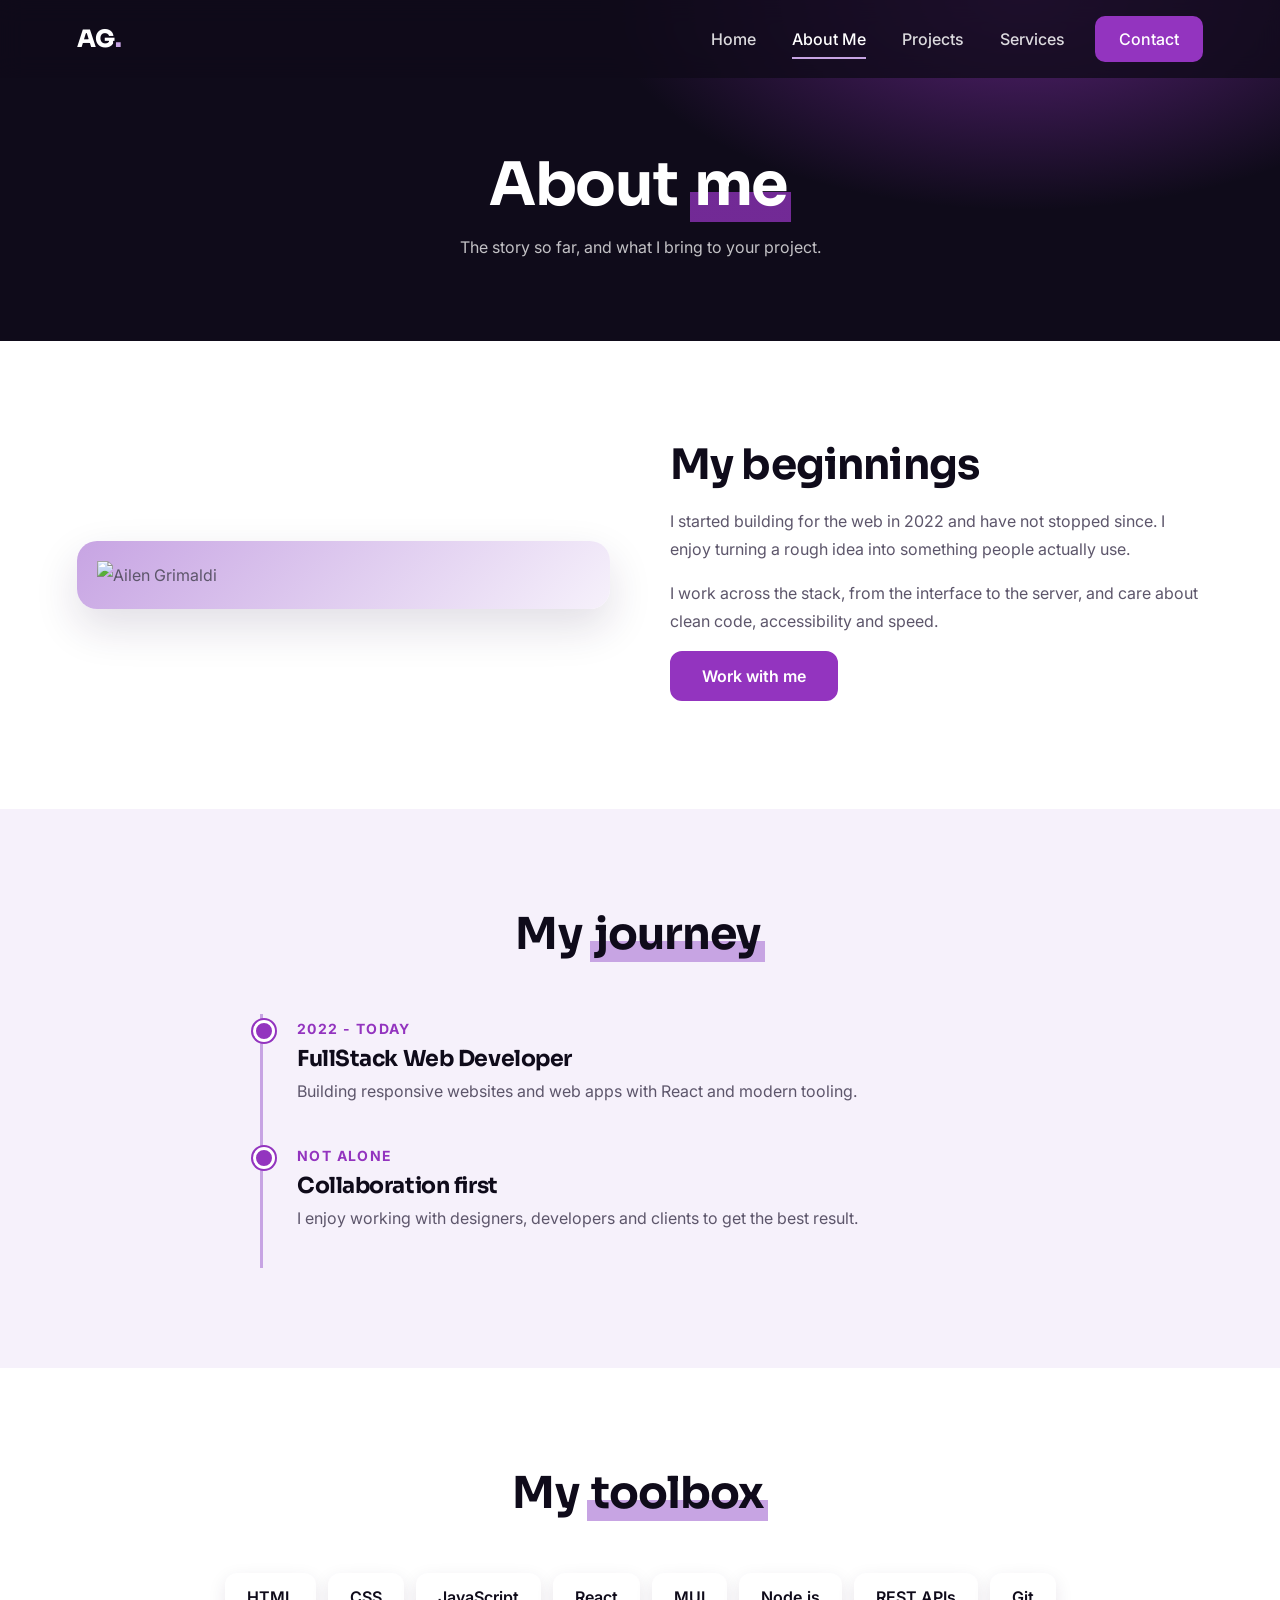
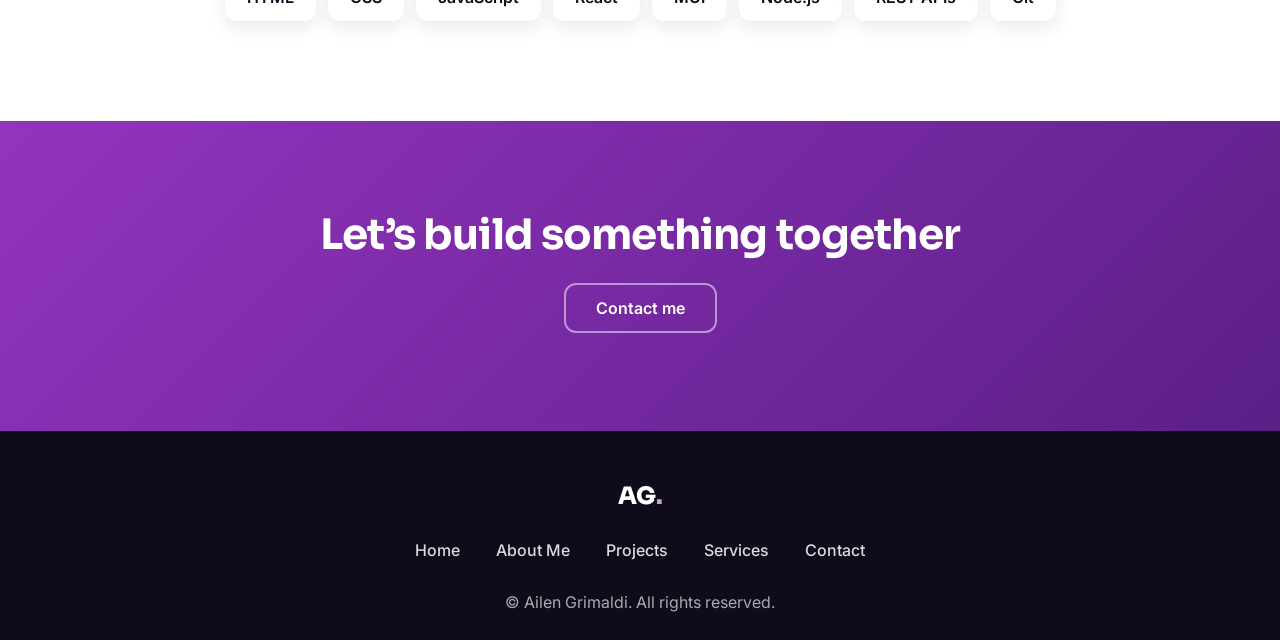
==== about.html @ 5cc2e34b "first commit" ====
<!DOCTYPE html><html lang="en"><head><meta charset="UTF-8"><meta name="viewport" content="width=device-width, initial-scale=1.0"><title>About | Ailen Grimaldi</title><link rel="stylesheet" href="style.css"></head><body>
<header class="nav" id="nav"><a class="logo" href="index.html">AG<span>.</span></a>
<nav class="menu" id="menu"><a href="index.html">Home</a><a href="about.html" class="active">About Me</a><a href="projects.html">Projects</a><a href="services.html">Services</a><a href="contact.html" class="nbtn">Contact</a></nav>
<button class="burger" id="burger" aria-label="Menu" aria-expanded="false"><span></span><span></span><span></span></button></header>
<section class="page-hero"><h1>About <span class="hl">me</span></h1><p>The story so far, and what I bring to your project.</p></section>
<section class="section"><div class="in split"><div class="about-pic reveal"><img src="pic/About%20me1.png" alt="Ailen Grimaldi"></div>
<div class="reveal d1"><h2>My beginnings</h2><p>I started building for the web in 2022 and have not stopped since. I enjoy turning a rough idea into something people actually use.</p><p>I work across the stack, from the interface to the server, and care about clean code, accessibility and speed.</p><a href="contact.html" class="btn">Work with me</a></div></div></section>
<section class="section alt"><div class="in"><div class="title reveal"><h2>My <span class="hl">journey</span></h2></div><div class="timeline">
<div class="t reveal"><b>2022 - TODAY</b><h3>FullStack Web Developer</h3><p>Building responsive websites and web apps with React and modern tooling.</p></div>
<div class="t reveal"><b>NOT ALONE</b><h3>Collaboration first</h3><p>I enjoy working with designers, developers and clients to get the best result.</p></div></div></div></section>
<section class="section"><div class="in"><div class="title reveal"><h2>My <span class="hl">toolbox</span></h2></div><div class="skills reveal" style="justify-content:center"><span>HTML</span><span>CSS</span><span>JavaScript</span><span>React</span><span>MUI</span><span>Node.js</span><span>REST APIs</span><span>Git</span></div></div></section>
<section class="cta"><h2 class="reveal">Let’s build something together</h2><a href="contact.html" class="btn ghost">Contact me</a></section>
<footer><a class="logo" href="index.html">AG<span>.</span></a><nav class="menu"><a href="index.html">Home</a><a href="about.html">About Me</a><a href="projects.html">Projects</a><a href="services.html">Services</a><a href="contact.html">Contact</a></nav><p>&copy; Ailen Grimaldi. All rights reserved.</p></footer><script src="script.js"></script></body></html>
---- style.css ----
@import url('https://fonts.googleapis.com/css2?family=Inter:wght@400;500;600&family=Sora:wght@600;700;800&display=swap');
:root{--ink:#0f0b1a;--violet:#9334bf;--violet-d:#7a27a0;--lilac:#c7a4e3;--soft:#f6f1fb;--text:#5d566b;--r:20px;--sh:0 18px 44px rgba(46,22,72,.14)}
*{margin:0;padding:0;box-sizing:border-box}
html{scroll-behavior:smooth}
body{font-family:'Inter',sans-serif;color:var(--text);line-height:1.75;overflow-x:hidden;-webkit-font-smoothing:antialiased;background:#fff}
h1,h2,h3,h4{font-family:'Sora',sans-serif;color:var(--ink);line-height:1.15;letter-spacing:-.02em}
img{max-width:100%;display:block}
a{text-decoration:none;color:inherit}
a:focus-visible,button:focus-visible{outline:3px solid var(--lilac);outline-offset:3px}
.hl{background:linear-gradient(transparent 62%,var(--lilac) 62%);padding:0 4px}

/* Buttons */
.btn{display:inline-block;position:relative;overflow:hidden;z-index:0;padding:13px 30px;border-radius:12px;background:var(--violet);color:#fff;font-weight:600;border:2px solid var(--violet);cursor:pointer;font:600 16px 'Inter',sans-serif;transition:color .3s,transform .3s,box-shadow .3s}
.btn::before{content:"";position:absolute;inset:0;background:#fff;transform:translateY(101%);transition:transform .35s;z-index:-1}
.btn:hover{color:var(--violet);transform:translateY(-3px);box-shadow:0 14px 28px rgba(147,52,191,.35)}
.btn:hover::before{transform:none}
.btn.ghost{background:transparent;border-color:rgba(255,255,255,.5);color:#fff}
.btn.ghost:hover{color:var(--ink)}
.btn.dark{background:var(--ink);border-color:var(--ink)}
.btn.dark:hover{color:var(--ink)}
.btn.dark::before{background:var(--lilac)}

/* Nav */
.nav{position:fixed;top:0;left:0;width:100%;z-index:100;display:flex;align-items:center;justify-content:space-between;padding:16px 6%;background:rgba(15,11,26,.8);backdrop-filter:blur(12px);transition:padding .3s,box-shadow .3s}
.nav.scrolled{padding:10px 6%;box-shadow:0 8px 28px rgba(0,0,0,.35)}
.logo{font:800 24px 'Sora',sans-serif;color:#fff}
.logo span{color:var(--lilac)}
.menu{display:flex;align-items:center;gap:4px}
.menu a{position:relative;color:rgba(255,255,255,.85);font-weight:500;padding:8px 16px;transition:color .3s}
.menu a:hover,.menu a.active{color:#fff}
.menu a:not(.nbtn)::after{content:"";position:absolute;left:16px;right:16px;bottom:2px;height:2px;background:var(--lilac);transform:scaleX(0);transition:transform .3s}
.menu a:hover::after,.menu a.active::after{transform:scaleX(1)}
.menu .nbtn{margin-left:10px;background:var(--violet);color:#fff;border-radius:10px;padding:9px 24px;transition:background .3s,color .3s,transform .3s}
.menu .nbtn:hover{background:#fff;color:var(--violet);transform:translateY(-2px)}
.burger{display:none;background:none;border:0;width:32px;height:24px;position:relative;cursor:pointer;z-index:101}
.burger span{position:absolute;left:0;width:100%;height:3px;border-radius:3px;background:#fff;transition:.35s}
.burger span:nth-child(1){top:2px}.burger span:nth-child(2){top:10px}.burger span:nth-child(3){top:18px}
.burger.open span:nth-child(1){top:10px;transform:rotate(45deg)}
.burger.open span:nth-child(2){opacity:0}
.burger.open span:nth-child(3){top:10px;transform:rotate(-45deg)}

/* Hero */
.hero{min-height:100vh;display:flex;align-items:center;padding:120px 6% 80px;color:#fff;background:radial-gradient(700px 500px at 85% 20%,rgba(147,52,191,.55),transparent 65%),radial-gradient(500px 400px at 0% 100%,rgba(199,164,227,.25),transparent 70%),var(--ink)}
.page-hero{padding:150px 6% 80px;text-align:center;color:#fff;background:radial-gradient(600px 300px at 80% 0%,rgba(147,52,191,.55),transparent 70%),var(--ink)}
.page-hero h1{color:#fff;font-size:clamp(34px,6vw,60px)}
.page-hero p{max-width:52ch;margin:14px auto 0;color:rgba(255,255,255,.75)}
.hero-in{max-width:1200px;margin:0 auto;width:100%;display:grid;grid-template-columns:1.1fr .9fr;gap:50px;align-items:center}
.hero small{display:inline-block;padding:6px 16px;border-radius:999px;background:rgba(255,255,255,.1);color:var(--lilac);font-weight:600;margin-bottom:20px;animation:up .8s both}
.hero h1{color:#fff;font-size:clamp(38px,6vw,68px);animation:up .8s .1s both}
.hero h1 em{font-style:normal;background:linear-gradient(90deg,var(--lilac),#e9c7ff,var(--violet));-webkit-background-clip:text;background-clip:text;color:transparent}
.hero p{max-width:48ch;margin:22px 0 32px;font-size:18px;color:rgba(255,255,255,.78);animation:up .8s .2s both}
.hero .btns{display:flex;flex-wrap:wrap;gap:14px;animation:up .8s .3s both}
@keyframes up{from{opacity:0;transform:translateY(34px)}to{opacity:1;transform:none}}
.portrait{position:relative;animation:up 1s .3s both}
.portrait .pic{border-radius:30% 70% 60% 40%/40% 40% 60% 60%;background:linear-gradient(135deg,var(--violet),var(--lilac));padding:18px;animation:morph 9s ease-in-out infinite}
.portrait img{width:100%;border-radius:inherit}
@keyframes morph{50%{border-radius:60% 40% 40% 60%/60% 50% 50% 40%}}
.chip{position:absolute;padding:8px 16px;border-radius:12px;background:#fff;color:var(--ink);font-weight:600;font-size:14px;box-shadow:var(--sh);animation:float 5s ease-in-out infinite}
.chip.a{top:8%;left:-4%}.chip.b{bottom:12%;right:-2%;animation-delay:-2s}
@keyframes float{50%{transform:translateY(-14px)}}

/* Marquee */
.marquee{overflow:hidden;background:var(--violet);padding:16px 0;color:#fff;font:700 18px 'Sora',sans-serif}
.marquee div{display:flex;gap:50px;width:max-content;animation:scroll 22s linear infinite}
.marquee:hover div{animation-play-state:paused}
@keyframes scroll{to{transform:translateX(-50%)}}

/* Sections */
.section{padding:100px 6%}
.in{max-width:1200px;margin:0 auto}
.alt{background:var(--soft)}
.title{text-align:center;margin-bottom:54px}
.title h2{font-size:clamp(30px,4.5vw,44px)}
.title p{max-width:52ch;margin:12px auto 0}
.grid{display:grid;grid-template-columns:repeat(auto-fit,minmax(290px,1fr));gap:28px}
.split{display:grid;grid-template-columns:1fr 1fr;gap:60px;align-items:center}
.split h2{font-size:clamp(28px,4vw,42px);margin-bottom:18px}
.split p{margin-bottom:16px}

/* Cards */
.card{background:#fff;border-radius:var(--r);box-shadow:var(--sh);overflow:hidden;transition:transform .4s,box-shadow .4s}
.card:hover{transform:translateY(-10px);box-shadow:0 28px 56px rgba(46,22,72,.24)}
.card .img{overflow:hidden;background:var(--soft)}
.card .img img{width:100%;height:210px;object-fit:cover;transition:transform .7s}
.card:hover .img img{transform:scale(1.1)}
.card .body{padding:26px}
.card h3{font-size:22px;margin-bottom:8px}
.tags{display:flex;flex-wrap:wrap;gap:8px;margin:16px 0}
.tags span{padding:3px 14px;border-radius:999px;font-size:13px;font-weight:600;background:var(--soft);color:var(--violet)}
.links a{font-weight:600;color:var(--violet);margin-right:18px}
.links a::after{content:" \2197";display:inline-block;transition:transform .3s}
.links a:hover::after{transform:translate(3px,-3px)}
.svc{padding:36px 30px}
.svc b{display:block;font:800 44px 'Sora',sans-serif;color:var(--lilac);transition:color .3s}
.svc:hover b{color:var(--violet)}
.svc h3{margin:8px 0 10px}

/* Skills + timeline */
.skills{display:flex;flex-wrap:wrap;gap:12px}
.skills span{padding:10px 22px;border-radius:12px;background:#fff;box-shadow:0 6px 18px rgba(46,22,72,.1);font-weight:600;color:var(--ink);transition:.3s}
.skills span:hover{background:var(--violet);color:#fff;transform:translateY(-4px) rotate(-2deg)}
.about-pic{border-radius:var(--r);background:linear-gradient(135deg,var(--lilac),var(--soft));padding:20px;box-shadow:var(--sh)}
.timeline{max-width:760px;margin:0 auto;border-left:3px solid var(--lilac);padding-left:34px}
.t{position:relative;padding-bottom:36px}
.t::before{content:"";position:absolute;left:-44px;top:6px;width:16px;height:16px;border-radius:50%;background:var(--violet);border:3px solid #fff;box-shadow:0 0 0 2px var(--violet)}
.t b{color:var(--violet);font-size:14px;letter-spacing:.1em}
.t h3{font-size:22px;margin:4px 0 6px}

/* Contact */
.contact{display:grid;grid-template-columns:1fr 1.3fr;gap:36px}
.info{background:var(--ink);color:rgba(255,255,255,.8);padding:44px 38px;border-radius:var(--r)}
.info h3{color:#fff;font-size:28px;margin-bottom:16px}
.info p{margin-bottom:16px}.info b{display:block;color:var(--lilac)}
.social{display:flex;gap:10px;margin-top:24px}
.social a{width:44px;height:44px;display:grid;place-items:center;border-radius:12px;background:rgba(255,255,255,.1);font-weight:700;transition:.3s}
.social a:hover{background:var(--violet);transform:translateY(-4px)}
form{background:#fff;box-shadow:var(--sh);padding:40px;border-radius:var(--r);display:grid;gap:16px}
label{font-weight:600;color:var(--ink);font-size:14px}
input,textarea{width:100%;margin-top:6px;padding:13px 16px;border:1px solid #e1d6ea;border-radius:12px;font:inherit;transition:.3s}
input:focus,textarea:focus{outline:0;border-color:var(--violet);box-shadow:0 0 0 4px rgba(147,52,191,.15)}
.ok{display:none;padding:14px;border-radius:12px;background:#e8f7ee;color:#1d6b46;font-weight:600}

/* CTA + footer */
.cta{text-align:center;padding:90px 6%;color:#fff;background:linear-gradient(135deg,var(--violet),#5b1f86)}
.cta h2{color:#fff;font-size:clamp(28px,4vw,42px);margin-bottom:24px}
footer{background:var(--ink);color:rgba(255,255,255,.65);padding:50px 6% 24px;text-align:center}
footer .menu{justify-content:center;flex-wrap:wrap;margin:16px 0}
footer .menu a:hover{color:var(--lilac)}

/* Reveal */
.reveal{opacity:0;transform:translateY(40px);transition:opacity .8s,transform .8s}
.reveal.show{opacity:1;transform:none}
.d1{transition-delay:.12s}.d2{transition-delay:.24s}

@media(max-width:900px){
.burger{display:block}
.nav .menu{position:fixed;inset:0;flex-direction:column;justify-content:center;gap:10px;background:var(--ink);clip-path:circle(0 at 92% 5%);transition:clip-path .6s}
.nav .menu.open{clip-path:circle(150% at 92% 5%)}
.nav .menu a{font-size:24px}
.hero-in,.split,.contact{grid-template-columns:1fr}
.portrait{max-width:380px;margin:0 auto}
.section{padding:70px 6%}
.hero{padding-top:110px}
}
@media(max-width:560px){form{padding:26px}.chip.a{left:0}.chip.b{right:0}}
@media(prefers-reduced-motion:reduce){*{animation:none!important;transition:none!important}.reveal{opacity:1;transform:none}}

/* Highlighted word on dark page banners: white text over a violet bar */
.page-hero .hl{color:#fff;background:linear-gradient(transparent 60%,rgba(147,52,191,.75) 60%)}
.card .img{aspect-ratio:16/10}
.card .img img{height:100%}
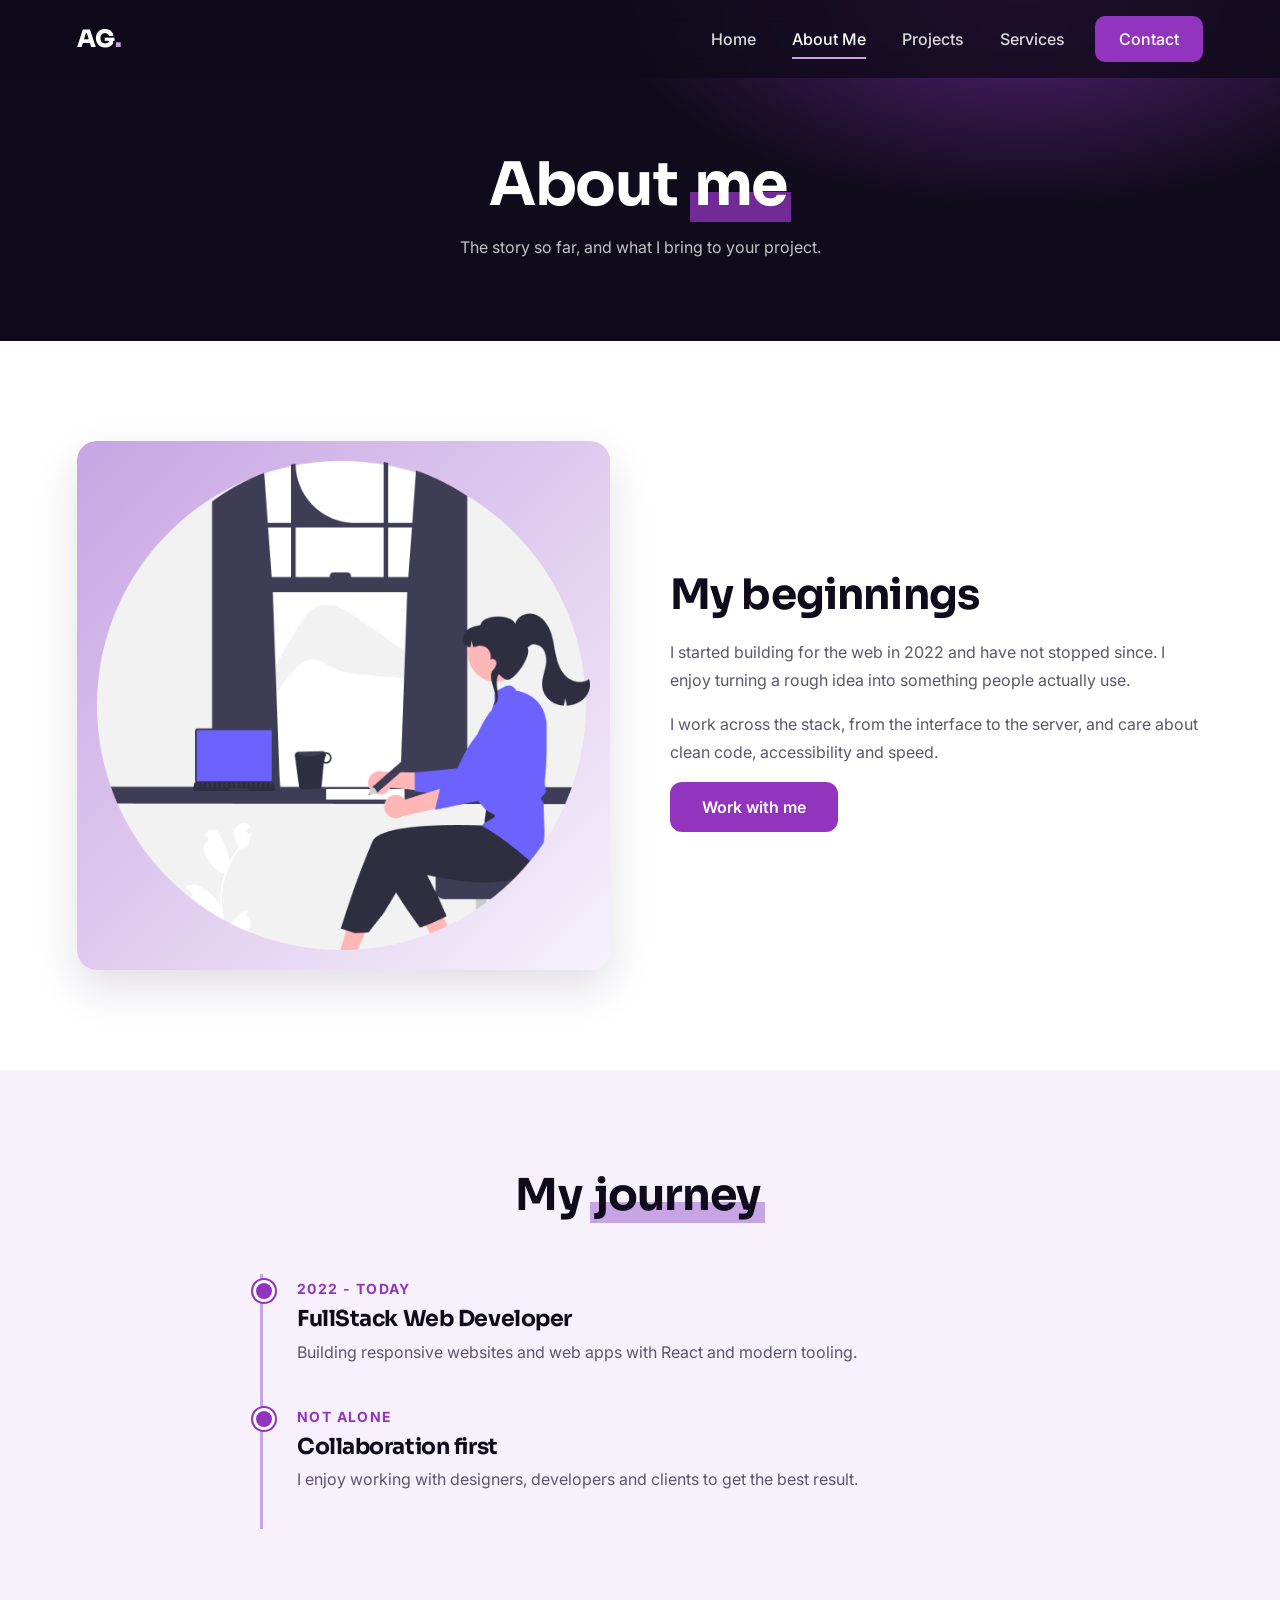
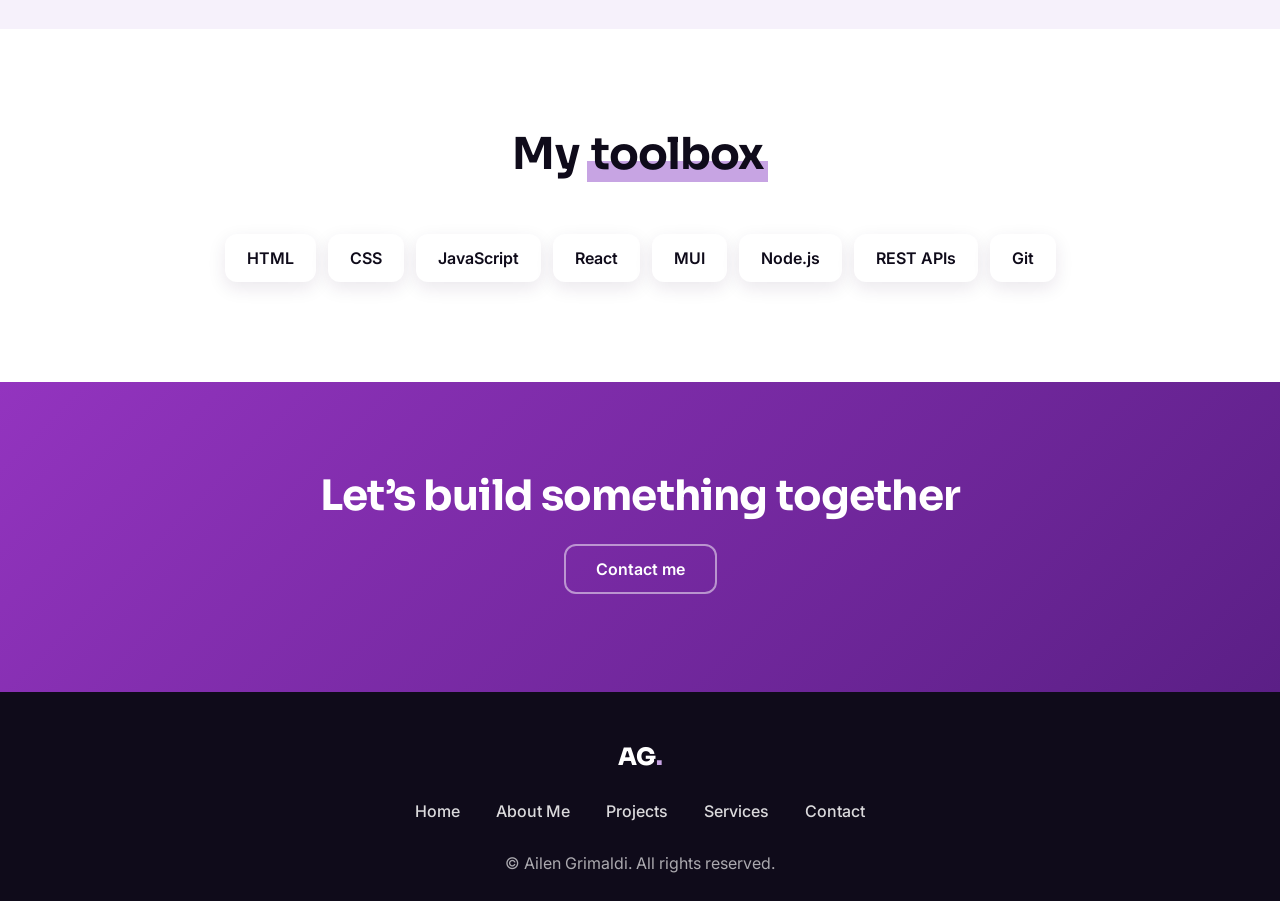
==== commit 4e82555e: "rename pictures" ====
--- a/about.html
+++ b/about.html
@@ -1,13 +1,102 @@
-<!DOCTYPE html><html lang="en"><head><meta charset="UTF-8"><meta name="viewport" content="width=device-width, initial-scale=1.0"><title>About | Ailen Grimaldi</title><link rel="stylesheet" href="style.css"></head><body>
-<header class="nav" id="nav"><a class="logo" href="index.html">AG<span>.</span></a>
-<nav class="menu" id="menu"><a href="index.html">Home</a><a href="about.html" class="active">About Me</a><a href="projects.html">Projects</a><a href="services.html">Services</a><a href="contact.html" class="nbtn">Contact</a></nav>
-<button class="burger" id="burger" aria-label="Menu" aria-expanded="false"><span></span><span></span><span></span></button></header>
-<section class="page-hero"><h1>About <span class="hl">me</span></h1><p>The story so far, and what I bring to your project.</p></section>
-<section class="section"><div class="in split"><div class="about-pic reveal"><img src="pic/About%20me1.png" alt="Ailen Grimaldi"></div>
-<div class="reveal d1"><h2>My beginnings</h2><p>I started building for the web in 2022 and have not stopped since. I enjoy turning a rough idea into something people actually use.</p><p>I work across the stack, from the interface to the server, and care about clean code, accessibility and speed.</p><a href="contact.html" class="btn">Work with me</a></div></div></section>
-<section class="section alt"><div class="in"><div class="title reveal"><h2>My <span class="hl">journey</span></h2></div><div class="timeline">
-<div class="t reveal"><b>2022 - TODAY</b><h3>FullStack Web Developer</h3><p>Building responsive websites and web apps with React and modern tooling.</p></div>
-<div class="t reveal"><b>NOT ALONE</b><h3>Collaboration first</h3><p>I enjoy working with designers, developers and clients to get the best result.</p></div></div></div></section>
-<section class="section"><div class="in"><div class="title reveal"><h2>My <span class="hl">toolbox</span></h2></div><div class="skills reveal" style="justify-content:center"><span>HTML</span><span>CSS</span><span>JavaScript</span><span>React</span><span>MUI</span><span>Node.js</span><span>REST APIs</span><span>Git</span></div></div></section>
-<section class="cta"><h2 class="reveal">Let’s build something together</h2><a href="contact.html" class="btn ghost">Contact me</a></section>
-<footer><a class="logo" href="index.html">AG<span>.</span></a><nav class="menu"><a href="index.html">Home</a><a href="about.html">About Me</a><a href="projects.html">Projects</a><a href="services.html">Services</a><a href="contact.html">Contact</a></nav><p>&copy; Ailen Grimaldi. All rights reserved.</p></footer><script src="script.js"></script></body></html>+<!doctype html>
+<html lang="en">
+  <head>
+    <meta charset="UTF-8" />
+    <meta name="viewport" content="width=device-width, initial-scale=1.0" />
+    <title>About | Ailen Grimaldi</title>
+    <link rel="stylesheet" href="style.css" />
+  </head>
+  <body>
+    <header class="nav" id="nav">
+      <a class="logo" href="index.html">AG<span>.</span></a>
+      <nav class="menu" id="menu">
+        <a href="index.html">Home</a
+        ><a href="about.html" class="active">About Me</a
+        ><a href="projects.html">Projects</a><a href="services.html">Services</a
+        ><a href="contact.html" class="nbtn">Contact</a>
+      </nav>
+      <button
+        class="burger"
+        id="burger"
+        aria-label="Menu"
+        aria-expanded="false"
+      >
+        <span></span><span></span><span></span>
+      </button>
+    </header>
+    <section class="page-hero">
+      <h1>About <span class="hl">me</span></h1>
+      <p>The story so far, and what I bring to your project.</p>
+    </section>
+    <section class="section">
+      <div class="in split">
+        <div class="about-pic reveal">
+          <img src="Pic/About%20me1.png" alt="Ailen Grimaldi" />
+        </div>
+        <div class="reveal d1">
+          <h2>My beginnings</h2>
+          <p>
+            I started building for the web in 2022 and have not stopped since. I
+            enjoy turning a rough idea into something people actually use.
+          </p>
+          <p>
+            I work across the stack, from the interface to the server, and care
+            about clean code, accessibility and speed.
+          </p>
+          <a href="contact.html" class="btn">Work with me</a>
+        </div>
+      </div>
+    </section>
+    <section class="section alt">
+      <div class="in">
+        <div class="title reveal">
+          <h2>My <span class="hl">journey</span></h2>
+        </div>
+        <div class="timeline">
+          <div class="t reveal">
+            <b>2022 - TODAY</b>
+            <h3>FullStack Web Developer</h3>
+            <p>
+              Building responsive websites and web apps with React and modern
+              tooling.
+            </p>
+          </div>
+          <div class="t reveal">
+            <b>NOT ALONE</b>
+            <h3>Collaboration first</h3>
+            <p>
+              I enjoy working with designers, developers and clients to get the
+              best result.
+            </p>
+          </div>
+        </div>
+      </div>
+    </section>
+    <section class="section">
+      <div class="in">
+        <div class="title reveal">
+          <h2>My <span class="hl">toolbox</span></h2>
+        </div>
+        <div class="skills reveal" style="justify-content: center">
+          <span>HTML</span><span>CSS</span><span>JavaScript</span
+          ><span>React</span><span>MUI</span><span>Node.js</span
+          ><span>REST APIs</span><span>Git</span>
+        </div>
+      </div>
+    </section>
+    <section class="cta">
+      <h2 class="reveal">Let’s build something together</h2>
+      <a href="contact.html" class="btn ghost">Contact me</a>
+    </section>
+    <footer>
+      <a class="logo" href="index.html">AG<span>.</span></a>
+      <nav class="menu">
+        <a href="index.html">Home</a><a href="about.html">About Me</a
+        ><a href="projects.html">Projects</a><a href="services.html">Services</a
+        ><a href="contact.html">Contact</a>
+      </nav>
+      <p>&copy; Ailen Grimaldi. All rights reserved.</p>
+    </footer>
+    <script src="script.js"></script>
+  </body>
+</html>
